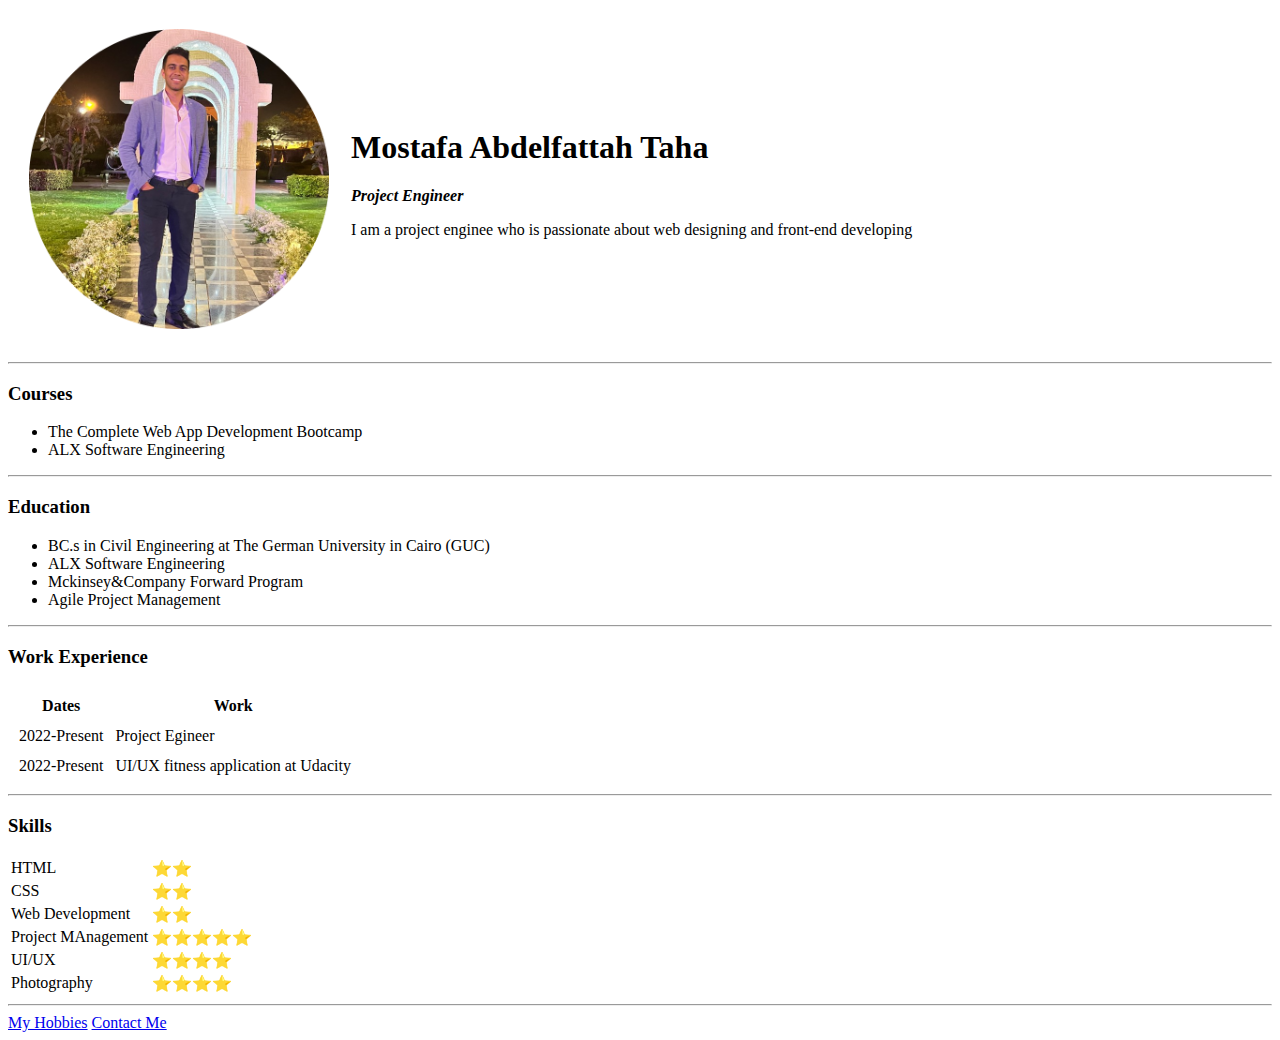
==== index.html @ 17ab91ff "Add files via upload" ====
<!DOCTYPE html>
<html lang="en">
<head>
    <meta charset="UTF-8">
    <meta name="viewport" content="width=device-width, initial-scale=1.0">
    <title>Mostafa's Personal Website</title>
</head>
<body>
    <table cellspacing="20">
        <td>
            <img src="images/1659080627819-modified.png" width="300" height="300"alt="Angela Yu profile picture">
        </td>
        <td>
            <h1>Mostafa Abdelfattah Taha</h1>
            <p><em><strong>Project Engineer</strong></em></p>
            <p>I am a project enginee who is passionate about web designing and front-end developing</p>
        </td>
    </table>
    <hr>
    <h3><strong>Courses</strong></h3>
    <ul>
        <li>The Complete Web App Development Bootcamp</li>
        <li>ALX Software Engineering</li>
    </ul>
    <hr>
    <h3><strong>Education</strong></h3>
    <ul>
        <li>BC.s in Civil Engineering at The German University in Cairo (GUC)</li>
        <li>ALX Software Engineering</li>
        <li>Mckinsey&Company Forward Program</li>
        <li>Agile Project Management</li>
    </ul>
    <hr>
    <h3>Work Experience</h3>
    <table cellspacing="10">
        <thead>
            <tr>
                <th>Dates</th>
                <th>Work</th>
            </tr>
        </thead>
        <tbody>
            <tr>
                <td>2022-Present</td>
                <td>Project Egineer</td>
            </tr>
            <tr>
                <td>2022-Present</td>
                <td>UI/UX fitness application at Udacity</td>
            </tr>
        </tbody>
    </table>
    <hr>
    <h3>Skills</h3>
        <table>
            <tr>
                <td>HTML</td>
                <td>⭐⭐</td>
            </tr>
            <tr>
                <td>CSS</td>
                <td>⭐⭐</td>
            </tr>
            <tr>
                <td>Web Development</td>
                <td>⭐⭐</td>
            </tr>
            <tr>
                <td>Project MAnagement</td>
                <td>⭐⭐⭐⭐⭐</td>
            </tr>
            <tr>
                <td>UI/UX</td>
                <td>⭐⭐⭐⭐</td>
            </tr>
            <tr>
                <td>Photography</td>
                <td>⭐⭐⭐⭐</td>
            </tr>
        </table>
    <hr>
    <a href="hobbies.html">My Hobbies</a>
    <a href="contact-me.html">Contact Me</a>
</body>
</html>
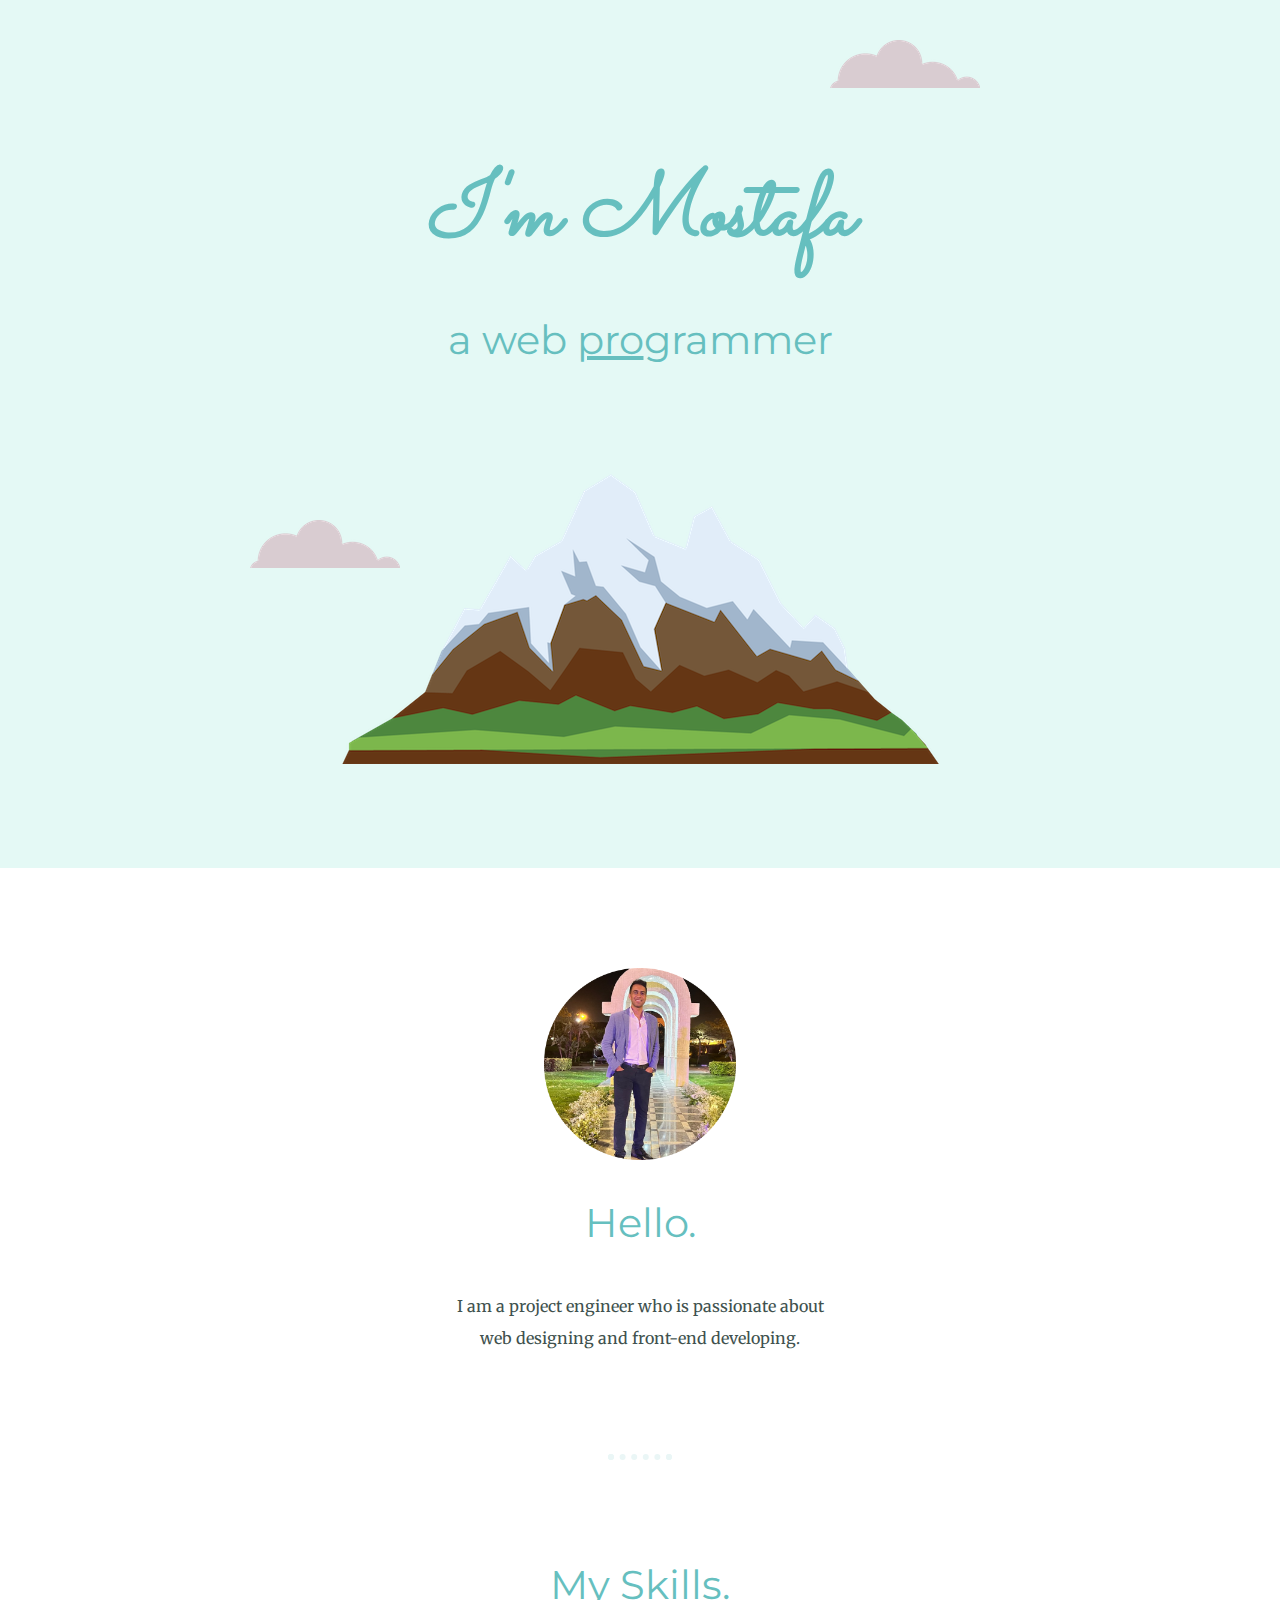
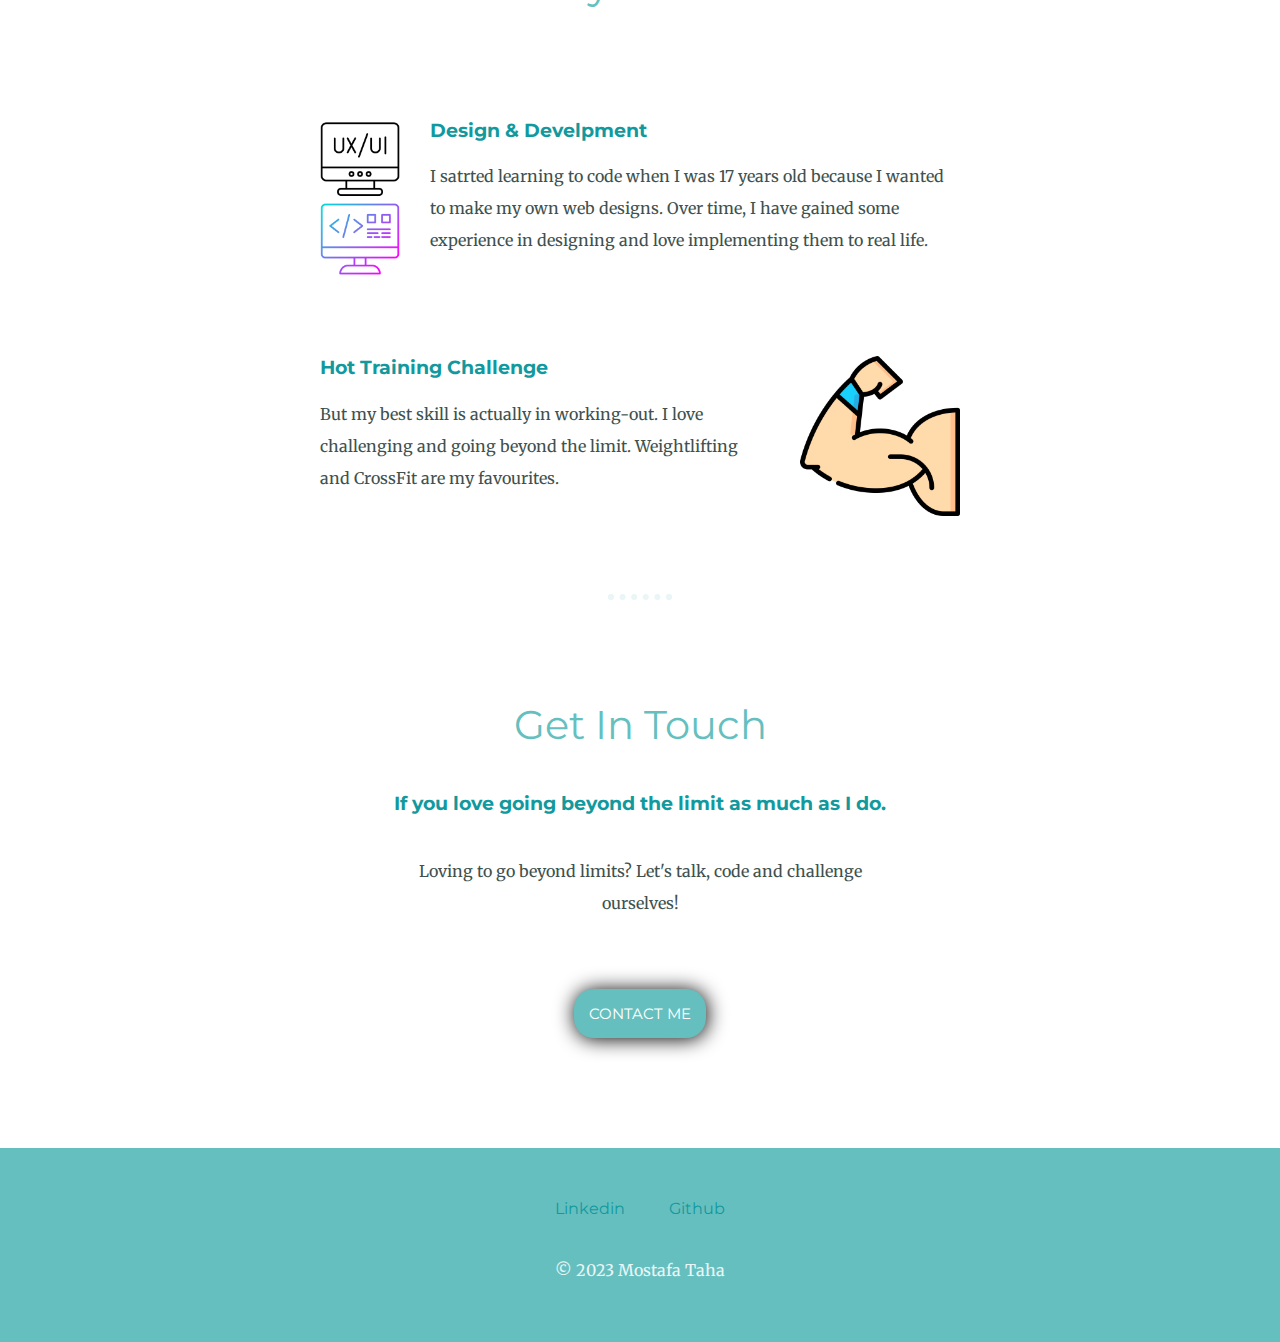
==== commit 2594e6e8: "Add files via upload" ====
--- a/index.html
+++ b/index.html
@@ -3,83 +3,55 @@
 <head>
     <meta charset="UTF-8">
     <meta name="viewport" content="width=device-width, initial-scale=1.0">
-    <title>Mostafa's Personal Website</title>
+    <link rel="stylesheet" href="css/styles.css">
+    <link rel="icon" href="favicon.ico">
+    <link rel="preconnect" href="https://fonts.googleapis.com">
+    <link rel="preconnect" href="https://fonts.gstatic.com" crossorigin>
+    <link href="https://fonts.googleapis.com/css2?family=Merriweather:ital,wght@0,300;0,400;0,700;0,900;1,300;1,400;1,700;1,900&family=Montserrat:ital,wght@0,100;0,200;0,300;0,400;0,500;0,600;0,700;0,800;0,900;1,100;1,200;1,300;1,400;1,500;1,600;1,700;1,800;1,900&family=Sacramento&display=swap" rel="stylesheet">
+    <title>Mostafa Taha</title>
 </head>
 <body>
-    <table cellspacing="20">
-        <td>
-            <img src="images/1659080627819-modified.png" width="300" height="300"alt="Angela Yu profile picture">
-        </td>
-        <td>
-            <h1>Mostafa Abdelfattah Taha</h1>
-            <p><em><strong>Project Engineer</strong></em></p>
-            <p>I am a project enginee who is passionate about web designing and front-end developing</p>
-        </td>
-    </table>
-    <hr>
-    <h3><strong>Courses</strong></h3>
-    <ul>
-        <li>The Complete Web App Development Bootcamp</li>
-        <li>ALX Software Engineering</li>
-    </ul>
-    <hr>
-    <h3><strong>Education</strong></h3>
-    <ul>
-        <li>BC.s in Civil Engineering at The German University in Cairo (GUC)</li>
-        <li>ALX Software Engineering</li>
-        <li>Mckinsey&Company Forward Program</li>
-        <li>Agile Project Management</li>
-    </ul>
-    <hr>
-    <h3>Work Experience</h3>
-    <table cellspacing="10">
-        <thead>
-            <tr>
-                <th>Dates</th>
-                <th>Work</th>
-            </tr>
-        </thead>
-        <tbody>
-            <tr>
-                <td>2022-Present</td>
-                <td>Project Egineer</td>
-            </tr>
-            <tr>
-                <td>2022-Present</td>
-                <td>UI/UX fitness application at Udacity</td>
-            </tr>
-        </tbody>
-    </table>
-    <hr>
-    <h3>Skills</h3>
-        <table>
-            <tr>
-                <td>HTML</td>
-                <td>⭐⭐</td>
-            </tr>
-            <tr>
-                <td>CSS</td>
-                <td>⭐⭐</td>
-            </tr>
-            <tr>
-                <td>Web Development</td>
-                <td>⭐⭐</td>
-            </tr>
-            <tr>
-                <td>Project MAnagement</td>
-                <td>⭐⭐⭐⭐⭐</td>
-            </tr>
-            <tr>
-                <td>UI/UX</td>
-                <td>⭐⭐⭐⭐</td>
-            </tr>
-            <tr>
-                <td>Photography</td>
-                <td>⭐⭐⭐⭐</td>
-            </tr>
-        </table>
-    <hr>
-    <a href="hobbies.html">My Hobbies</a>
-    <a href="contact-me.html">Contact Me</a>
+    <div class="top-container">
+        <img class="top-cloud" src="images/cloud.png" alt="cloud-img">
+        <h1><em>I'm Mostafa</em></h1>
+        <h2>a web <span class="pro">pro</span>grammer</h2>
+        <img class="bottom-cloud" src="images/cloud.png" alt="cloud-img">
+        <img src="images/mountain.png" alt="mountain-img">
+    </div>
+        <div class="middle-container">
+            <div class="profile">
+                <img class="profile-pic" src="images/1659080627819-modified.png" alt="Mostafa Profile Pic">
+                <h2>Hello.</h2>
+                <p class="intro">I am a project engineer who is passionate about web designing and front-end developing.</p>
+            </div>
+            <hr>
+            <div class="skills">
+            <h2 class="my-skills-text">My Skills.</h2>
+            <div class="skill-row">
+                <img class="design-img" src="images/design.png" alt="">
+                <img class="codes-img" src="images/website-codes.png" alt="">
+                <h3>Design & Develpment</h3>
+                <p class="code-skill-description">I satrted learning to code when I was 17 years old because I wanted to make my own web designs. Over time, I have gained some experience in designing and love implementing them to real life.</p>
+            </div>
+            <div class="skill-row">
+                <img class="training-img" src="images/strong.png" alt="">
+                <h3 class="training-skill-text">Hot Training Challenge</h3>
+                <p class="training-skill-description">But my best skill is actually in working-out. I love challenging and going beyond the limit. Weightlifting and CrossFit are my favourites.</p>
+            </div>
+            </div>
+            <hr>
+            <div class="contact-me">
+                <h2>Get In Touch</h2>
+                <h3>If you love going beyond the limit as much as I do.</h3>
+                <p class="contact-message">Loving to go beyond limits? Let's talk, code and challenge ourselves!</p>
+                <a class="btn" href="mailto:mostafa.tjr@gmial.com">CONTACT ME</a>
+            </div>
+        </div>
+
+      <div class="bottom-container">
+        <a href="https://www.linkedin.com/in/mostafa-taha-20213a115" class="footer-link">Linkedin</a>
+        <a href="https://github.com/mostafataha96" class="footer-link">Github</a>
+        <p class="copyright">© 2023 Mostafa Taha</p>
+      </div>
 </body>
 </html>--- a/css/styles.css
+++ b/css/styles.css
@@ -0,0 +1,170 @@
+body {
+    color: #40514e;
+    margin: 0;
+    text-align: center;
+    font-family: 'Merriweather', serif;
+}
+
+h1 {
+    color: #66BFBF;
+    margin: 0 auto;
+    margin: 50px auto 0 auto;
+    font-family: 'Sacramento', cursive;
+    font-size: 5.625rem;
+}
+
+h2 {
+    color: #66BFBF;
+    font-family: 'Montserrat', sans-serif;
+    font-size: 2.5rem;
+    font-weight: normal;
+    padding-bottom: 10px;
+}
+
+h3 {
+    color: #11999E;
+    font-family: 'Montserrat', sans-serif;
+}
+
+p {
+    line-height: 2;
+}
+
+a {
+    color: #11999E;
+    font-family: 'Montserrat', sans-serif;
+    margin: 10px 20px;
+    text-decoration: none;
+}
+
+a:hover {
+    color: #eaf6f6;
+}
+
+hr {
+    border: dotted #eaf6f6 6px;
+    border-bottom: none;
+    width: 4%;
+    margin: 100px auto;
+}
+
+.training-skill-text {
+    color: #11999e;
+}
+
+.intro {
+    width: 30%;
+    margin: auto;
+}
+
+.my-skills-text {
+    color: #66BFBF;
+}
+
+.top-container {
+    background-color: #e4f9f5;
+    position: relative;
+    padding: 100px;
+}
+
+.middle-container {
+    margin: 100px 0;
+}
+
+.bottom-container {
+    background-color: #66bfbf;
+    padding: 50px 0 20px;
+}
+
+.skill-row {
+    width: 50%;
+    margin: 100px auto;
+    text-align: left;
+}
+
+.profile-pic {
+    width: 15%;
+}
+
+.design-img {
+    width: 12.5%;
+    float: left;
+    margin-right: 30px;
+}
+
+.codes-img {
+    width: 12.5%;
+    float: left;
+    clear: left;
+    margin-right: 30px;
+}
+
+.training-img {
+    width: 25%;
+    float: right;
+    margin-left: 30px;
+}
+
+.pro {
+    text-decoration: underline;
+}
+
+.contact-message {
+    width: 40%;
+    margin: 40px auto 60px;
+}
+
+.copyright {
+    color: #eaf6f6;
+    padding: 20px 0;
+}
+
+.top-cloud {
+    position: absolute;
+    right: 300px;
+    top: 40px;
+}
+
+.bottom-cloud {
+    position: absolute;
+    left: 250px;
+    bottom: 300px;
+}
+
+.btn {
+    background: #66BFBF;
+    background-image: -webkit-linear-gradient(top, #66BFBF, #66BFBF);
+    background-image: -moz-linear-gradient(top, #66BFBF, #66BFBF);
+    background-image: -ms-linear-gradient(top, #66BFBF, #66BFBF);
+    background-image: -o-linear-gradient(top, #66BFBF, #66BFBF);
+    background-image: -webkit-gradient(to bottom, #66BFBF, #66BFBF);
+    -webkit-border-radius: 20px;
+    -moz-border-radius: 20px;
+    border-radius: 20px;
+    color: #FFFFFF;
+    font-family: 'Montserrat', sans-serif;
+    font-size: 15px;
+    font-weight: 100%;
+    padding: 15px;
+    -webkit-box-shadow: 1px 1px 20px 0 #000000;
+    -moz-box-shadow: 1px 1px 20px 0 #000000;
+    box-shadow: 1px 1px 20px 0 #000000;
+    text-decoration: none;
+    display: inline-block;
+    cursor: pointer;
+    text-align: center;
+}
+ 
+.btn:hover {
+    border: solid #337FED 0;
+    background: #66BFBF;
+    background-image: -webkit-linear-gradient(top, #66BFBF, #11999E);
+    background-image: -moz-linear-gradient(top, #66BFBF, #11999E);
+    background-image: -ms-linear-gradient(top, #66BFBF, #11999E);
+    background-image: -o-linear-gradient(top, #66BFBF, #11999E);
+    background-image: -webkit-gradient(to bottom, #66BFBF, #11999E);
+    -webkit-border-radius: 20px;
+    -moz-border-radius: 20px;
+    border-radius: 20px;
+    text-decoration: none;
+}